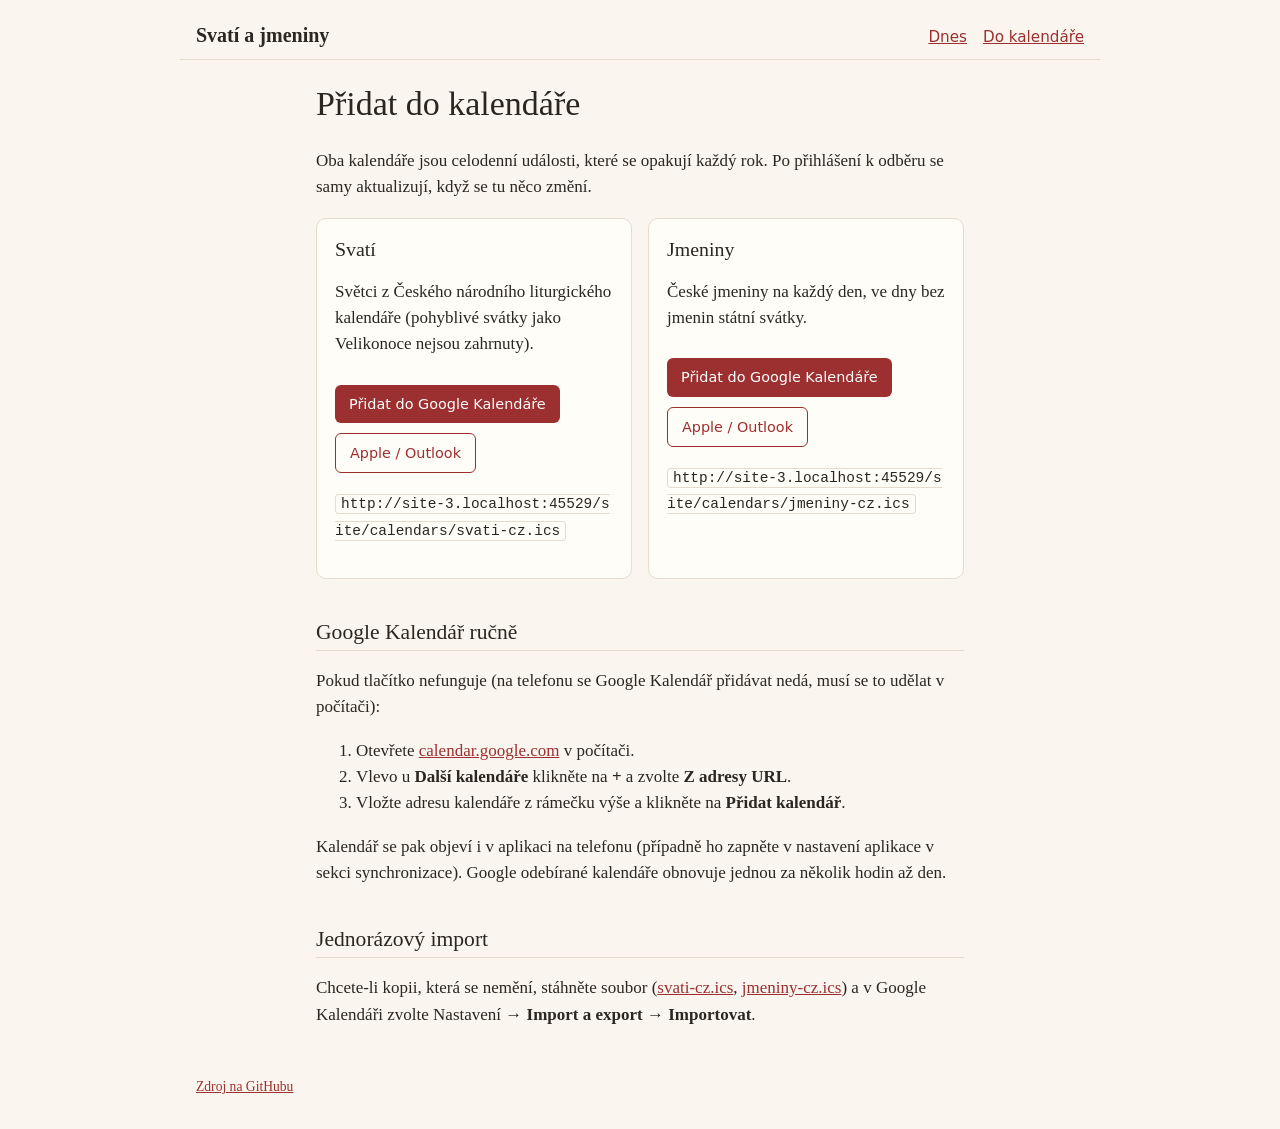
==== site/about.html @ 730eccdc "Add GitHub Pages website with today's saint, next week and month view build.py now also writes site/" ====
<!doctype html>
<html lang="cs">
<head>
<meta charset="utf-8">
<meta name="viewport" content="width=device-width, initial-scale=1">
<title>Do kalendáře</title>
<meta name="description" content="Jak přidat kalendář svatých a jmenin do Google Kalendáře.">
<link rel="icon" href="data:image/svg+xml,%3Csvg xmlns=%22http://www.w3.org/2000/svg%22 viewBox=%220 0 100 100%22%3E%3Ctext y=%22.9em%22 font-size=%2290%22%3E✝%3C/text%3E%3C/svg%3E">
<link rel="stylesheet" href="style.css">
</head>
<body>
<header>
  <a class="brand" href="./">Svatí a jmeniny</a>
  <nav><a href="./">Dnes</a><a href="about.html">Do kalendáře</a></nav>
</header>
<main class="prose">
  <h1>Přidat do kalendáře</h1>
  <p>Oba kalendáře jsou celodenní události, které se opakují každý rok. Po přihlášení
  k odběru se samy aktualizují, když se tu něco změní.</p>

  <div class="cals">
    <div class="cal" data-ics="calendars/svati-cz.ics">
      <h3>Svatí</h3>
      <p>Světci z Českého národního liturgického kalendáře (pohyblivé svátky jako
      Velikonoce nejsou zahrnuty).</p>
      <a class="btn gcal" href="#">Přidat do Google Kalendáře</a>
      <a class="btn alt webcal" href="#">Apple / Outlook</a>
      <p><code class="url"></code></p>
    </div>
    <div class="cal" data-ics="calendars/jmeniny-cz.ics">
      <h3>Jmeniny</h3>
      <p>České jmeniny na každý den, ve dny bez jmenin státní svátky.</p>
      <a class="btn gcal" href="#">Přidat do Google Kalendáře</a>
      <a class="btn alt webcal" href="#">Apple / Outlook</a>
      <p><code class="url"></code></p>
    </div>
  </div>

  <h2>Google Kalendář ručně</h2>
  <p>Pokud tlačítko nefunguje (na telefonu se Google Kalendář přidávat nedá, musí se to udělat v počítači):</p>
  <ol>
    <li>Otevřete <a href="https://calendar.google.com/">calendar.google.com</a> v počítači.</li>
    <li>Vlevo u <b>Další kalendáře</b> klikněte na <b>+</b> a zvolte <b>Z adresy URL</b>.</li>
    <li>Vložte adresu kalendáře z rámečku výše a klikněte na <b>Přidat kalendář</b>.</li>
  </ol>
  <p>Kalendář se pak objeví i v aplikaci na telefonu (případně ho zapněte v nastavení
  aplikace v sekci synchronizace). Google odebírané kalendáře obnovuje jednou za několik
  hodin až den.</p>

  <h2>Jednorázový import</h2>
  <p>Chcete-li kopii, která se nemění, stáhněte soubor (<a href="calendars/svati-cz.ics" download>svati-cz.ics</a>,
  <a href="calendars/jmeniny-cz.ics" download>jmeniny-cz.ics</a>) a v Google Kalendáři zvolte
  Nastavení → <b>Import a export</b> → <b>Importovat</b>.</p>
</main>
<footer>
  <a href="https://github.com/mojzis/saints-calendar">Zdroj na GitHubu</a>
</footer>
<script>
  // Build absolute URLs from wherever the site is hosted, so forks work too.
  for (const el of document.querySelectorAll(".cal")) {
    const url = new URL(el.dataset.ics, location.href);
    const webcal = "webcal://" + url.host + url.pathname;
    el.querySelector(".url").textContent = url.href;
    el.querySelector(".webcal").href = webcal;
    el.querySelector(".gcal").href =
      "https://calendar.google.com/calendar/render?cid=" + encodeURIComponent(webcal);
  }
</script>
</body>
</html>
---- site/style.css ----
:root {
  --bg: #faf6ef;
  --card: #fffdf8;
  --ink: #2b2620;
  --muted: #7a6f62;
  --line: #e6dccb;
  --accent: #9c2f2f;
  --gold: #b8862b;
  --today: #fbeccd;
  color-scheme: light;
}
@media (prefers-color-scheme: dark) {
  :root {
    --bg: #1b1916;
    --card: #24211d;
    --ink: #ece4d6;
    --muted: #a39887;
    --line: #3a352e;
    --accent: #e07a6a;
    --gold: #e0b45a;
    --today: #3d3322;
    color-scheme: dark;
  }
}
* { box-sizing: border-box; }
body {
  margin: 0;
  background: var(--bg);
  color: var(--ink);
  font: 17px/1.55 Georgia, "Times New Roman", serif;
}
a { color: var(--accent); }
header, main, footer { max-width: 920px; margin: 0 auto; padding: 0 16px; }
header {
  display: flex; align-items: baseline; justify-content: space-between;
  gap: 12px; padding-top: 20px; padding-bottom: 8px;
  border-bottom: 1px solid var(--line);
}
header .brand { font-size: 1.25rem; font-weight: bold; color: var(--ink); text-decoration: none; }
header nav a { margin-left: 16px; font-family: system-ui, sans-serif; font-size: .95rem; }
h1, h2, h3 { font-weight: normal; line-height: 1.25; }
h2 { margin: 40px 0 12px; font-size: 1.35rem; border-bottom: 1px solid var(--line); padding-bottom: 4px; }
.label {
  font-family: system-ui, sans-serif; font-size: .75rem; letter-spacing: .08em;
  text-transform: uppercase; color: var(--muted);
}
.rank { font-family: system-ui, sans-serif; font-size: .8rem; color: var(--muted); }
.rank.slavnost { color: var(--gold); font-weight: 600; }
.rank.svátek { color: var(--accent); font-weight: 600; }

/* Today */
.today {
  margin-top: 24px; padding: 24px; background: var(--card);
  border: 1px solid var(--line); border-radius: 10px;
  display: grid; gap: 20px; grid-template-columns: 1fr;
}
.today.has-image { grid-template-columns: minmax(0, 220px) 1fr; }
.today img { width: 100%; border-radius: 6px; display: block; }
.today .date { font-size: 1.05rem; color: var(--muted); }
.today h1 { margin: 6px 0 4px; font-size: 2rem; }
.today .saint + .saint { margin-top: 14px; }
.today .names { margin-top: 18px; font-size: 1.1rem; }
.holiday { color: var(--accent); }
@media (max-width: 600px) {
  .today.has-image { grid-template-columns: 1fr; }
  .today h1 { font-size: 1.55rem; }
}

/* Next week */
.week { list-style: none; margin: 0; padding: 0; }
.week li {
  display: grid; grid-template-columns: 92px 1fr; gap: 12px;
  padding: 10px 0; border-bottom: 1px solid var(--line);
}
.week .d { color: var(--muted); font-family: system-ui, sans-serif; font-size: .9rem; }
.week .d b { display: block; color: var(--ink); font-size: 1.05rem; }
.week .s { display: block; }
.week .n { color: var(--muted); font-size: .95rem; }

/* Month grid */
.month-nav { display: flex; align-items: center; justify-content: space-between; margin-bottom: 10px; }
.month-nav h3 { margin: 0; font-size: 1.2rem; }
.month-nav button {
  font: inherit; font-size: 1.1rem; background: var(--card); color: var(--ink);
  border: 1px solid var(--line); border-radius: 6px; padding: 4px 14px; cursor: pointer;
}
.grid { display: grid; grid-template-columns: repeat(7, minmax(0, 1fr)); gap: 4px; }
.grid .wd { text-align: center; font-family: system-ui, sans-serif; font-size: .75rem; color: var(--muted); }
.grid button {
  font: inherit; text-align: left; color: var(--ink); background: var(--card);
  border: 1px solid var(--line); border-radius: 6px; padding: 4px 6px;
  min-height: 86px; cursor: pointer; overflow: hidden;
  display: flex; flex-direction: column; gap: 2px;
}
.grid button.empty { visibility: hidden; }
.grid button.is-today { background: var(--today); border-color: var(--gold); }
.grid button.selected { outline: 2px solid var(--accent); outline-offset: -1px; }
.grid .num { font-family: system-ui, sans-serif; font-size: .8rem; font-weight: 600; }
.grid .cs, .grid .cn {
  font-size: .72rem; line-height: 1.25;
  display: -webkit-box; -webkit-line-clamp: 2; -webkit-box-orient: vertical; overflow: hidden;
}
.grid .cn { color: var(--muted); }
.grid .cs.slavnost { color: var(--gold); }
.grid .cs.svátek { color: var(--accent); }
.dot { display: none; width: 6px; height: 6px; border-radius: 50%; background: var(--accent); }
@media (max-width: 600px) {
  .grid button { min-height: 52px; padding: 4px; align-items: center; }
  .grid .cs, .grid .cn { display: none; }
  .grid .dot { display: block; }
}
.detail {
  margin-top: 14px; padding: 14px 16px; background: var(--card);
  border: 1px solid var(--line); border-radius: 8px; min-height: 3em;
}
.detail .s { display: block; }

/* About */
.prose { max-width: 680px; }
.cals { display: grid; gap: 16px; grid-template-columns: repeat(auto-fit, minmax(260px, 1fr)); }
.cal {
  padding: 18px; background: var(--card); border: 1px solid var(--line); border-radius: 10px;
}
.cal h3 { margin: 0 0 6px; }
.cal .btn {
  display: inline-block; margin: 10px 8px 0 0; padding: 8px 14px; border-radius: 6px;
  background: var(--accent); color: #fff; text-decoration: none;
  font-family: system-ui, sans-serif; font-size: .9rem;
}
.cal .btn.alt { background: transparent; color: var(--accent); border: 1px solid var(--accent); }
code {
  font-size: .85em; background: var(--card); border: 1px solid var(--line);
  border-radius: 4px; padding: 1px 5px; word-break: break-all;
}
footer { margin-top: 48px; padding-bottom: 32px; color: var(--muted); font-size: .85rem; }
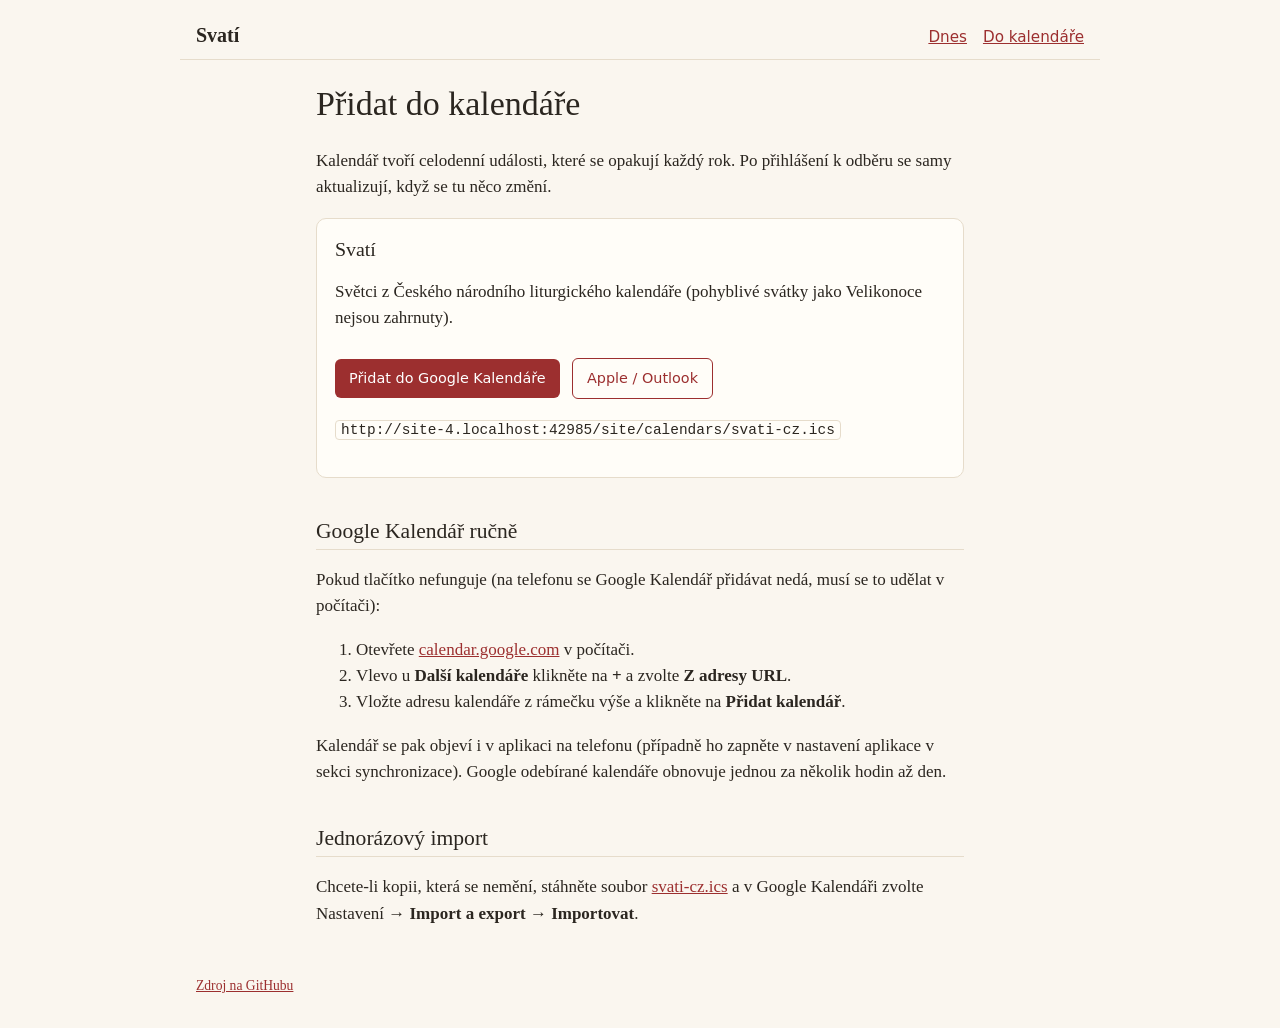
==== commit 5a3c36f6: "Drop the Czech name-day calendar Not wanted: removes jmeniny-cz.ics, its source data, and name days " ====
--- a/site/about.html
+++ b/site/about.html
@@ -4,18 +4,18 @@
 <meta charset="utf-8">
 <meta name="viewport" content="width=device-width, initial-scale=1">
 <title>Do kalendáře</title>
-<meta name="description" content="Jak přidat kalendář svatých a jmenin do Google Kalendáře.">
+<meta name="description" content="Jak přidat kalendář svatých do Google Kalendáře.">
 <link rel="icon" href="data:image/svg+xml,%3Csvg xmlns=%22http://www.w3.org/2000/svg%22 viewBox=%220 0 100 100%22%3E%3Ctext y=%22.9em%22 font-size=%2290%22%3E✝%3C/text%3E%3C/svg%3E">
 <link rel="stylesheet" href="style.css">
 </head>
 <body>
 <header>
-  <a class="brand" href="./">Svatí a jmeniny</a>
+  <a class="brand" href="./">Svatí</a>
   <nav><a href="./">Dnes</a><a href="about.html">Do kalendáře</a></nav>
 </header>
 <main class="prose">
   <h1>Přidat do kalendáře</h1>
-  <p>Oba kalendáře jsou celodenní události, které se opakují každý rok. Po přihlášení
+  <p>Kalendář tvoří celodenní události, které se opakují každý rok. Po přihlášení
   k odběru se samy aktualizují, když se tu něco změní.</p>
 
   <div class="cals">
@@ -23,13 +23,6 @@
       <h3>Svatí</h3>
       <p>Světci z Českého národního liturgického kalendáře (pohyblivé svátky jako
       Velikonoce nejsou zahrnuty).</p>
-      <a class="btn gcal" href="#">Přidat do Google Kalendáře</a>
-      <a class="btn alt webcal" href="#">Apple / Outlook</a>
-      <p><code class="url"></code></p>
-    </div>
-    <div class="cal" data-ics="calendars/jmeniny-cz.ics">
-      <h3>Jmeniny</h3>
-      <p>České jmeniny na každý den, ve dny bez jmenin státní svátky.</p>
       <a class="btn gcal" href="#">Přidat do Google Kalendáře</a>
       <a class="btn alt webcal" href="#">Apple / Outlook</a>
       <p><code class="url"></code></p>
@@ -48,8 +41,7 @@
   hodin až den.</p>
 
   <h2>Jednorázový import</h2>
-  <p>Chcete-li kopii, která se nemění, stáhněte soubor (<a href="calendars/svati-cz.ics" download>svati-cz.ics</a>,
-  <a href="calendars/jmeniny-cz.ics" download>jmeniny-cz.ics</a>) a v Google Kalendáři zvolte
+  <p>Chcete-li kopii, která se nemění, stáhněte soubor <a href="calendars/svati-cz.ics" download>svati-cz.ics</a> a v Google Kalendáři zvolte
   Nastavení → <b>Import a export</b> → <b>Importovat</b>.</p>
 </main>
 <footer>
--- a/site/style.css
+++ b/site/style.css
@@ -96,17 +96,16 @@
 .grid button.is-today { background: var(--today); border-color: var(--gold); }
 .grid button.selected { outline: 2px solid var(--accent); outline-offset: -1px; }
 .grid .num { font-family: system-ui, sans-serif; font-size: .8rem; font-weight: 600; }
-.grid .cs, .grid .cn {
+.grid .cs {
   font-size: .72rem; line-height: 1.25;
   display: -webkit-box; -webkit-line-clamp: 2; -webkit-box-orient: vertical; overflow: hidden;
 }
-.grid .cn { color: var(--muted); }
 .grid .cs.slavnost { color: var(--gold); }
 .grid .cs.svátek { color: var(--accent); }
 .dot { display: none; width: 6px; height: 6px; border-radius: 50%; background: var(--accent); }
 @media (max-width: 600px) {
   .grid button { min-height: 52px; padding: 4px; align-items: center; }
-  .grid .cs, .grid .cn { display: none; }
+  .grid .cs { display: none; }
   .grid .dot { display: block; }
 }
 .detail {
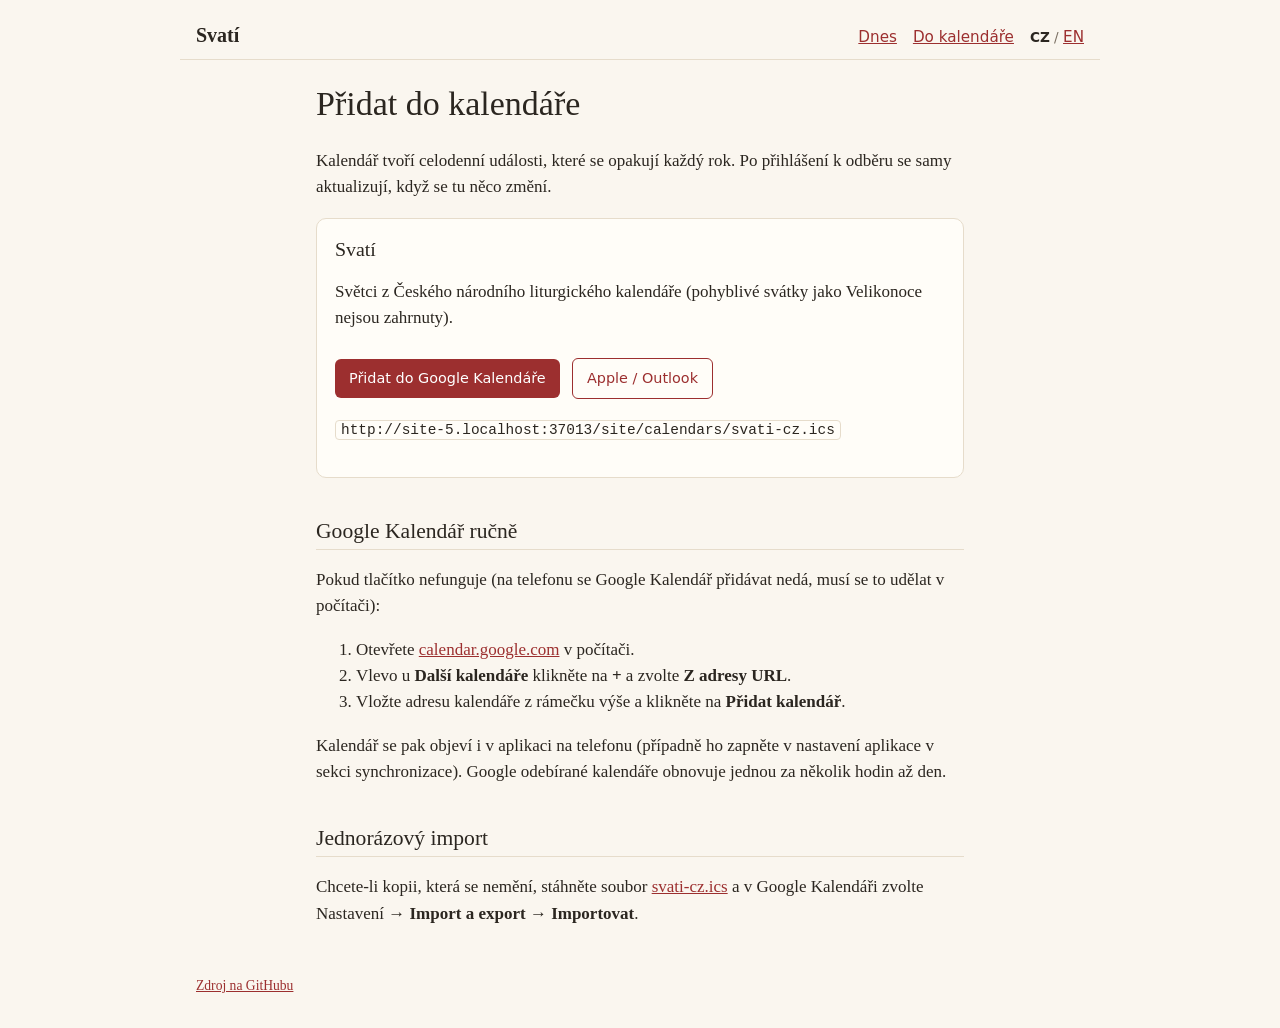
==== commit daa72e56: "Add an English version of the site and calendar English pages live in site/en/ and share app.js, whi" ====
--- a/site/about.html
+++ b/site/about.html
@@ -6,12 +6,13 @@
 <title>Do kalendáře</title>
 <meta name="description" content="Jak přidat kalendář svatých do Google Kalendáře.">
 <link rel="icon" href="data:image/svg+xml,%3Csvg xmlns=%22http://www.w3.org/2000/svg%22 viewBox=%220 0 100 100%22%3E%3Ctext y=%22.9em%22 font-size=%2290%22%3E✝%3C/text%3E%3C/svg%3E">
+<link rel="alternate" hreflang="en" href="en/about.html">
 <link rel="stylesheet" href="style.css">
 </head>
 <body>
 <header>
   <a class="brand" href="./">Svatí</a>
-  <nav><a href="./">Dnes</a><a href="about.html">Do kalendáře</a></nav>
+  <nav><a href="./">Dnes</a><a href="about.html">Do kalendáře</a><span class="lang"><span aria-current="true">CZ</span> / <a href="en/about.html" hreflang="en" lang="en">EN</a></span></nav>
 </header>
 <main class="prose">
   <h1>Přidat do kalendáře</h1>
--- a/site/style.css
+++ b/site/style.css
@@ -38,6 +38,9 @@
 }
 header .brand { font-size: 1.25rem; font-weight: bold; color: var(--ink); text-decoration: none; }
 header nav a { margin-left: 16px; font-family: system-ui, sans-serif; font-size: .95rem; }
+header nav .lang { margin-left: 16px; font-family: system-ui, sans-serif; font-size: .85rem; color: var(--muted); }
+header nav .lang a { margin: 0; }
+header nav .lang [aria-current] { font-weight: 600; color: var(--ink); text-decoration: none; }
 h1, h2, h3 { font-weight: normal; line-height: 1.25; }
 h2 { margin: 40px 0 12px; font-size: 1.35rem; border-bottom: 1px solid var(--line); padding-bottom: 4px; }
 .label {
@@ -45,8 +48,8 @@
   text-transform: uppercase; color: var(--muted);
 }
 .rank { font-family: system-ui, sans-serif; font-size: .8rem; color: var(--muted); }
-.rank.slavnost { color: var(--gold); font-weight: 600; }
-.rank.svátek { color: var(--accent); font-weight: 600; }
+.rank.solemnity { color: var(--gold); font-weight: 600; }
+.rank.feast { color: var(--accent); font-weight: 600; }
 
 /* Today */
 .today {
@@ -100,8 +103,8 @@
   font-size: .72rem; line-height: 1.25;
   display: -webkit-box; -webkit-line-clamp: 2; -webkit-box-orient: vertical; overflow: hidden;
 }
-.grid .cs.slavnost { color: var(--gold); }
-.grid .cs.svátek { color: var(--accent); }
+.grid .cs.solemnity { color: var(--gold); }
+.grid .cs.feast { color: var(--accent); }
 .dot { display: none; width: 6px; height: 6px; border-radius: 50%; background: var(--accent); }
 @media (max-width: 600px) {
   .grid button { min-height: 52px; padding: 4px; align-items: center; }
